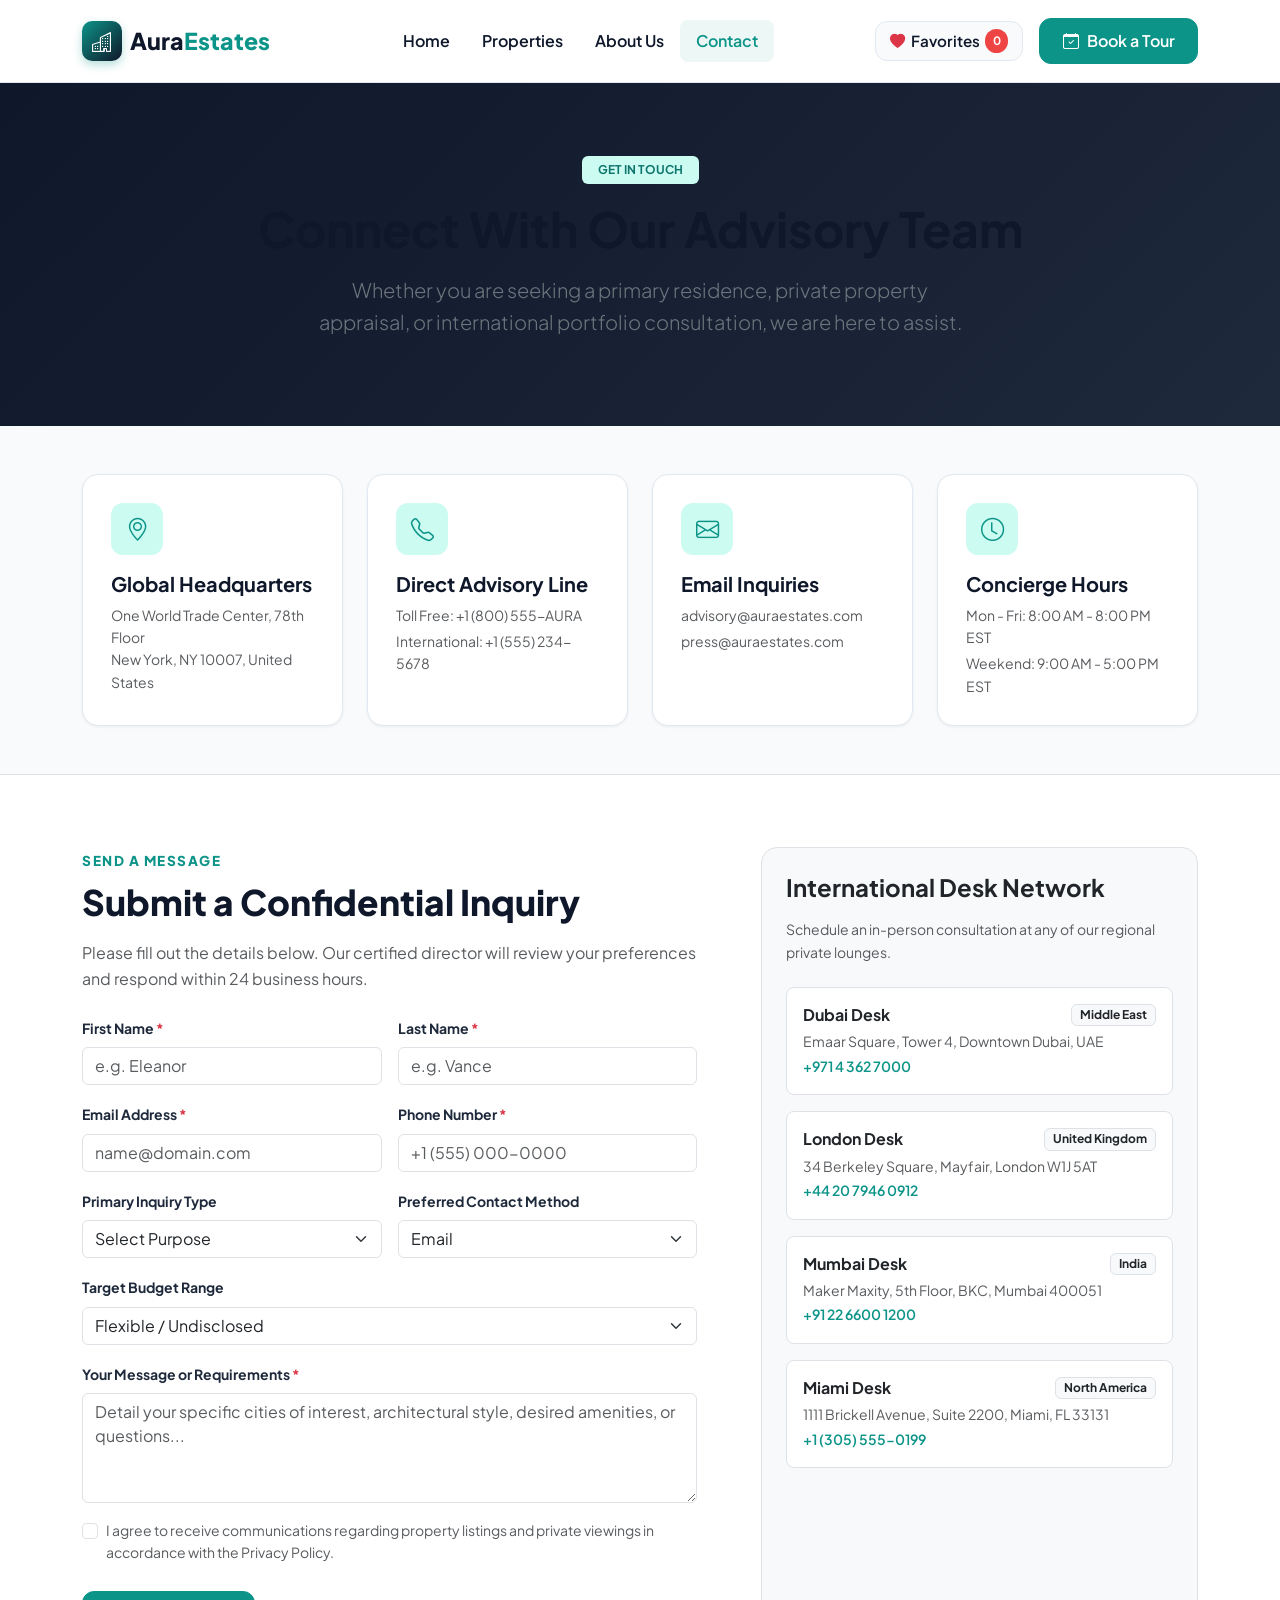
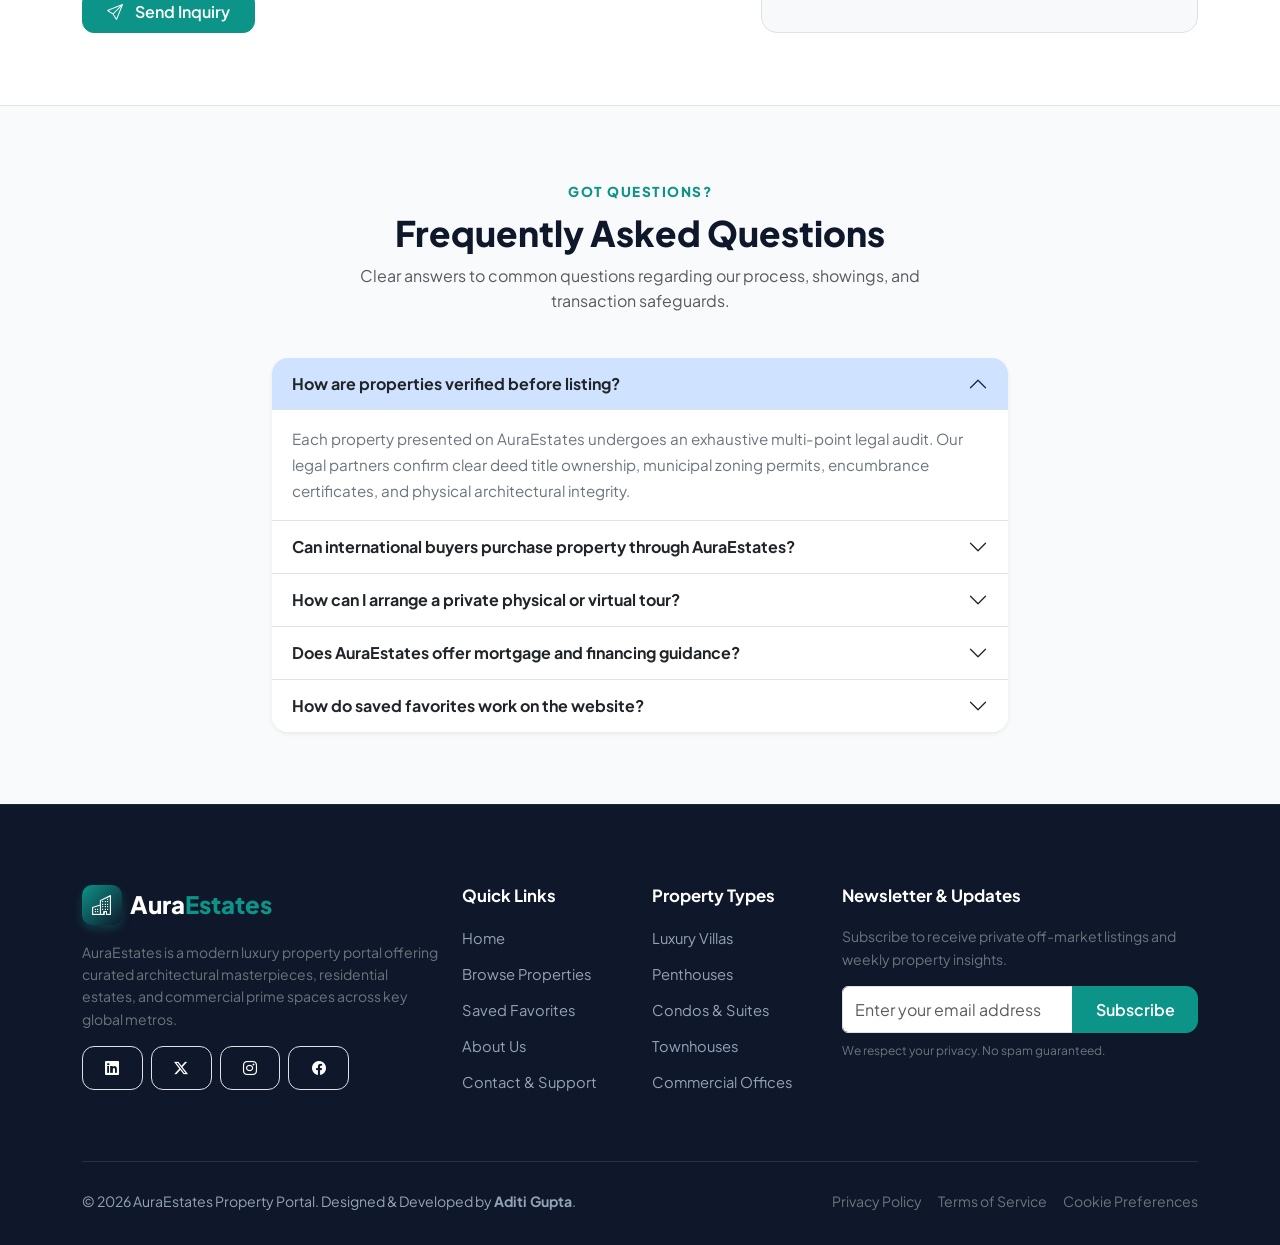
==== contact.html @ 4771a9ad "RealStates" ====
<!DOCTYPE html>
<html lang="en">
<head>
  <meta charset="UTF-8">
  <meta name="viewport" content="width=device-width, initial-scale=1.0">
  <title>Contact & Inquiries | AuraEstates Luxury Portal</title>
  
  <!-- Favicon -->
  <link rel="icon" type="image/svg+xml" href="data:image/svg+xml,<svg xmlns='http://www.w3.org/2000/svg' viewBox='0 0 24 24' fill='%230d9488'><path d='M12 3L2 12h3v8h6v-6h2v6h6v-8h3L12 3z'/></svg>">

  <!-- Bootstrap 5 CSS -->
  <link href="https://cdn.jsdelivr.net/npm/bootstrap@5.3.3/dist/css/bootstrap.min.css" rel="stylesheet">
  <!-- Bootstrap Icons -->
  <link rel="stylesheet" href="https://cdn.jsdelivr.net/npm/bootstrap-icons@1.11.3/font/bootstrap-icons.min.css">
  <!-- Custom CSS -->
  <link rel="stylesheet" href="css/style.css">
</head>
<body>

  <!-- ================= Navigation Bar ================= -->
  <nav class="navbar navbar-expand-lg sticky-top main-navbar py-3">
    <div class="container">
      <a class="navbar-brand" href="index.html">
        <div class="brand-icon-box">
          <i class="bi bi-buildings"></i>
        </div>
        <span>Aura<span class="text-accent">Estates</span></span>
      </a>

      <button class="navbar-toggler border-0 shadow-none" type="button" data-bs-toggle="collapse" data-bs-target="#mainNav" aria-controls="mainNav" aria-expanded="false" aria-label="Toggle navigation">
        <i class="bi bi-list fs-1 text-dark"></i>
      </button>

      <div class="collapse navbar-collapse" id="mainNav">
        <ul class="navbar-nav mx-auto mb-2 mb-lg-0">
          <li class="nav-item">
            <a class="nav-link" href="index.html">Home</a>
          </li>
          <li class="nav-item">
            <a class="nav-link" href="properties.html">Properties</a>
          </li>
          <li class="nav-item">
            <a class="nav-link" href="about.html">About Us</a>
          </li>
          <li class="nav-item">
            <a class="nav-link active" href="contact.html">Contact</a>
          </li>
        </ul>

        <div class="d-flex align-items-center gap-3">
          <a href="favorites.html" class="nav-favorite-btn" title="View Saved Properties">
            <i class="bi bi-heart-fill text-danger"></i>
            <span>Favorites</span>
            <span class="badge-counter favorites-badge-count">0</span>
          </a>
          <a href="contact.html" class="btn btn-primary d-none d-sm-inline-flex">
            <i class="bi bi-calendar-check"></i> Book a Tour
          </a>
        </div>
      </div>
    </div>
  </nav>

  <!-- ================= Page Header ================= -->
  <header class="py-5" style="background: linear-gradient(135deg, #0f172a 0%, #1e293b 100%); color: #ffffff;">
    <div class="container py-4 text-center">
      <span class="badge bg-accent-light px-3 py-2 text-uppercase letter-spacing-1 fw-bold mb-3">Get in Touch</span>
      <h1 class="display-5 fw-bold mb-3">Connect With Our Advisory Team</h1>
      <p class="text-secondary mx-auto lead" style="max-width: 650px;">
        Whether you are seeking a primary residence, private property appraisal, or international portfolio consultation, we are here to assist.
      </p>
    </div>
  </header>

  <!-- ================= Contact Cards Strip ================= -->
  <section class="py-5">
    <div class="container">
      <div class="row g-4">
        <div class="col-md-6 col-lg-3">
          <div class="contact-info-card">
            <div class="contact-info-icon">
              <i class="bi bi-geo-alt"></i>
            </div>
            <h5 class="fw-bold mb-2">Global Headquarters</h5>
            <p class="text-muted small mb-0">
              One World Trade Center, 78th Floor<br>
              New York, NY 10007, United States
            </p>
          </div>
        </div>

        <div class="col-md-6 col-lg-3">
          <div class="contact-info-card">
            <div class="contact-info-icon">
              <i class="bi bi-telephone"></i>
            </div>
            <h5 class="fw-bold mb-2">Direct Advisory Line</h5>
            <p class="text-muted small mb-1">Toll Free: +1 (800) 555-AURA</p>
            <p class="text-muted small mb-0">International: +1 (555) 234-5678</p>
          </div>
        </div>

        <div class="col-md-6 col-lg-3">
          <div class="contact-info-card">
            <div class="contact-info-icon">
              <i class="bi bi-envelope"></i>
            </div>
            <h5 class="fw-bold mb-2">Email Inquiries</h5>
            <p class="text-muted small mb-1">advisory@auraestates.com</p>
            <p class="text-muted small mb-0">press@auraestates.com</p>
          </div>
        </div>

        <div class="col-md-6 col-lg-3">
          <div class="contact-info-card">
            <div class="contact-info-icon">
              <i class="bi bi-clock"></i>
            </div>
            <h5 class="fw-bold mb-2">Concierge Hours</h5>
            <p class="text-muted small mb-1">Mon - Fri: 8:00 AM - 8:00 PM EST</p>
            <p class="text-muted small mb-0">Weekend: 9:00 AM - 5:00 PM EST</p>
          </div>
        </div>
      </div>
    </div>
  </section>

  <!-- ================= Contact Form & Office Locations ================= -->
  <section class="py-5 bg-white border-top border-bottom">
    <div class="container py-4">
      <div class="row g-5">

        <!-- Form Column -->
        <div class="col-lg-7">
          <div class="pe-lg-3">
            <span class="section-subtitle">Send a Message</span>
            <h2 class="section-title mb-3">Submit a Confidential Inquiry</h2>
            <p class="text-muted mb-4">
              Please fill out the details below. Our certified director will review your preferences and respond within 24 business hours.
            </p>

            <form class="needs-validation" data-form-type="contact" novalidate>
              <div class="row g-3">
                <div class="col-md-6">
                  <label class="form-label small fw-bold">First Name <span class="text-danger">*</span></label>
                  <input type="text" class="form-control" placeholder="e.g. Eleanor" required>
                  <div class="invalid-feedback">Please enter your first name.</div>
                </div>

                <div class="col-md-6">
                  <label class="form-label small fw-bold">Last Name <span class="text-danger">*</span></label>
                  <input type="text" class="form-control" placeholder="e.g. Vance" required>
                  <div class="invalid-feedback">Please enter your last name.</div>
                </div>

                <div class="col-md-6">
                  <label class="form-label small fw-bold">Email Address <span class="text-danger">*</span></label>
                  <input type="email" class="form-control" placeholder="name@domain.com" required>
                  <div class="invalid-feedback">A valid email address is required.</div>
                </div>

                <div class="col-md-6">
                  <label class="form-label small fw-bold">Phone Number <span class="text-danger">*</span></label>
                  <input type="tel" class="form-control" placeholder="+1 (555) 000-0000" required>
                  <div class="invalid-feedback">Please provide your contact number.</div>
                </div>

                <div class="col-md-6">
                  <label class="form-label small fw-bold">Primary Inquiry Type</label>
                  <select class="form-select" required>
                    <option value="">Select Purpose</option>
                    <option value="buy">Buying a Luxury Property</option>
                    <option value="rent">Renting an Executive Residence</option>
                    <option value="sell">Listing / Selling a Property</option>
                    <option value="commercial">Commercial Space Advisory</option>
                    <option value="general">General Partnership / Press</option>
                  </select>
                  <div class="invalid-feedback">Please select an inquiry type.</div>
                </div>

                <div class="col-md-6">
                  <label class="form-label small fw-bold">Preferred Contact Method</label>
                  <select class="form-select">
                    <option value="email">Email</option>
                    <option value="phone">Phone Call</option>
                    <option value="whatsapp">WhatsApp</option>
                  </select>
                </div>

                <div class="col-12">
                  <label class="form-label small fw-bold">Target Budget Range</label>
                  <select class="form-select">
                    <option value="any">Flexible / Undisclosed</option>
                    <option value="1m-2.5m">$1,000,000 - $2,500,000</option>
                    <option value="2.5m-5m">$2,500,000 - $5,000,000</option>
                    <option value="5m+">$5,000,000 and above</option>
                    <option value="rental">Monthly Rental ($5,000 - $25,000/mo)</option>
                  </select>
                </div>

                <div class="col-12">
                  <label class="form-label small fw-bold">Your Message or Requirements <span class="text-danger">*</span></label>
                  <textarea class="form-control" rows="4" placeholder="Detail your specific cities of interest, architectural style, desired amenities, or questions..." required></textarea>
                  <div class="invalid-feedback">Please describe your message or requirements.</div>
                </div>

                <div class="col-12">
                  <div class="form-check">
                    <input class="form-check-input" type="checkbox" id="consentCheck" required>
                    <label class="form-check-label small text-muted" for="consentCheck">
                      I agree to receive communications regarding property listings and private viewings in accordance with the Privacy Policy.
                    </label>
                    <div class="invalid-feedback">You must consent before submitting.</div>
                  </div>
                </div>

                <div class="col-12 pt-2">
                  <button type="submit" class="btn btn-primary px-4 py-2">
                    <i class="bi bi-send me-1"></i> Send Inquiry
                  </button>
                </div>
              </div>
            </form>
          </div>
        </div>

        <!-- Regional Offices Column -->
        <div class="col-lg-5">
          <div class="p-4 bg-light rounded-4 border h-100">
            <h4 class="fw-bold mb-3 text-dark">International Desk Network</h4>
            <p class="text-muted small mb-4">
              Schedule an in-person consultation at any of our regional private lounges.
            </p>

            <div class="d-flex flex-column gap-3">
              <div class="p-3 bg-white rounded-3 border">
                <div class="d-flex justify-content-between align-items-center mb-1">
                  <h6 class="fw-bold mb-0 text-dark">Dubai Desk</h6>
                  <span class="badge bg-light text-dark border">Middle East</span>
                </div>
                <p class="text-muted small mb-0">Emaar Square, Tower 4, Downtown Dubai, UAE</p>
                <small class="text-accent fw-semibold">+971 4 362 7000</small>
              </div>

              <div class="p-3 bg-white rounded-3 border">
                <div class="d-flex justify-content-between align-items-center mb-1">
                  <h6 class="fw-bold mb-0 text-dark">London Desk</h6>
                  <span class="badge bg-light text-dark border">United Kingdom</span>
                </div>
                <p class="text-muted small mb-0">34 Berkeley Square, Mayfair, London W1J 5AT</p>
                <small class="text-accent fw-semibold">+44 20 7946 0912</small>
              </div>

              <div class="p-3 bg-white rounded-3 border">
                <div class="d-flex justify-content-between align-items-center mb-1">
                  <h6 class="fw-bold mb-0 text-dark">Mumbai Desk</h6>
                  <span class="badge bg-light text-dark border">India</span>
                </div>
                <p class="text-muted small mb-0">Maker Maxity, 5th Floor, BKC, Mumbai 400051</p>
                <small class="text-accent fw-semibold">+91 22 6600 1200</small>
              </div>

              <div class="p-3 bg-white rounded-3 border">
                <div class="d-flex justify-content-between align-items-center mb-1">
                  <h6 class="fw-bold mb-0 text-dark">Miami Desk</h6>
                  <span class="badge bg-light text-dark border">North America</span>
                </div>
                <p class="text-muted small mb-0">1111 Brickell Avenue, Suite 2200, Miami, FL 33131</p>
                <small class="text-accent fw-semibold">+1 (305) 555-0199</small>
              </div>
            </div>
          </div>
        </div>

      </div>
    </div>
  </section>

  <!-- ================= Frequently Asked Questions ================= -->
  <section class="py-5">
    <div class="container py-4">
      <div class="text-center section-header">
        <span class="section-subtitle">Got Questions?</span>
        <h2 class="section-title">Frequently Asked Questions</h2>
        <p class="text-muted mx-auto" style="max-width: 600px;">
          Clear answers to common questions regarding our process, showings, and transaction safeguards.
        </p>
      </div>

      <div class="row justify-content-center">
        <div class="col-lg-8">
          <div class="accordion shadow-sm rounded-4 overflow-hidden" id="faqAccordion">

            <div class="accordion-item border-0 border-bottom">
              <h2 class="accordion-header" id="faqOne">
                <button class="accordion-button fw-bold text-dark" type="button" data-bs-toggle="collapse" data-bs-target="#collapseOne" aria-expanded="true" aria-controls="collapseOne">
                  How are properties verified before listing?
                </button>
              </h2>
              <div id="collapseOne" class="accordion-collapse collapse show" aria-labelledby="faqOne" data-bs-parent="#faqAccordion">
                <div class="accordion-body text-secondary" style="font-size: 0.95rem; line-height: 1.7;">
                  Each property presented on AuraEstates undergoes an exhaustive multi-point legal audit. Our legal partners confirm clear deed title ownership, municipal zoning permits, encumbrance certificates, and physical architectural integrity.
                </div>
              </div>
            </div>

            <div class="accordion-item border-0 border-bottom">
              <h2 class="accordion-header" id="faqTwo">
                <button class="accordion-button collapsed fw-bold text-dark" type="button" data-bs-toggle="collapse" data-bs-target="#collapseTwo" aria-expanded="false" aria-controls="collapseTwo">
                  Can international buyers purchase property through AuraEstates?
                </button>
              </h2>
              <div id="collapseTwo" class="accordion-collapse collapse" aria-labelledby="faqTwo" data-bs-parent="#faqAccordion">
                <div class="accordion-body text-secondary" style="font-size: 0.95rem; line-height: 1.7;">
                  Yes. Over 40% of our transactions involve international clients. We coordinate with specialist cross-border legal counsels and tax authorities in jurisdictions such as the UAE (Golden Visa eligibility), the UK, and the US to make transactions seamless.
                </div>
              </div>
            </div>

            <div class="accordion-item border-0 border-bottom">
              <h2 class="accordion-header" id="faqThree">
                <button class="accordion-button collapsed fw-bold text-dark" type="button" data-bs-toggle="collapse" data-bs-target="#collapseThree" aria-expanded="false" aria-controls="collapseThree">
                  How can I arrange a private physical or virtual tour?
                </button>
              </h2>
              <div id="collapseThree" class="accordion-collapse collapse" aria-labelledby="faqThree" data-bs-parent="#faqAccordion">
                <div class="accordion-body text-secondary" style="font-size: 0.95rem; line-height: 1.7;">
                  You can click "Book a Tour" on any property details page, submit your preferred date, and our listing director will confirm the showing. For international buyers, we provide 4K live interactive video walkthroughs.
                </div>
              </div>
            </div>

            <div class="accordion-item border-0 border-bottom">
              <h2 class="accordion-header" id="faqFour">
                <button class="accordion-button collapsed fw-bold text-dark" type="button" data-bs-toggle="collapse" data-bs-target="#collapseFour" aria-expanded="false" aria-controls="collapseFour">
                  Does AuraEstates offer mortgage and financing guidance?
                </button>
              </h2>
              <div id="collapseFour" class="accordion-collapse collapse" aria-labelledby="faqFour" data-bs-parent="#faqAccordion">
                <div class="accordion-body text-secondary" style="font-size: 0.95rem; line-height: 1.7;">
                  Yes. Each listing includes an interactive mortgage calculator. Furthermore, our private banking affiliates offer bespoke private mortgage rates, jumbo loans, and structured cross-border financing.
                </div>
              </div>
            </div>

            <div class="accordion-item border-0">
              <h2 class="accordion-header" id="faqFive">
                <button class="accordion-button collapsed fw-bold text-dark" type="button" data-bs-toggle="collapse" data-bs-target="#collapseFive" aria-expanded="false" aria-controls="collapseFive">
                  How do saved favorites work on the website?
                </button>
              </h2>
              <div id="collapseFive" class="accordion-collapse collapse" aria-labelledby="faqFive" data-bs-parent="#faqAccordion">
                <div class="accordion-body text-secondary" style="font-size: 0.95rem; line-height: 1.7;">
                  Clicking the heart icon on any property saves it instantly into your browser's local storage. You can visit the Favorites page anytime to review, compare, or remove saved properties without creating an account.
                </div>
              </div>
            </div>

          </div>
        </div>
      </div>
    </div>
  </section>

  <!-- ================= Main Footer ================= -->
  <footer class="main-footer">
    <div class="container">
      <div class="row g-4">
        <div class="col-lg-4 col-md-6">
          <div class="footer-brand">
            <div class="brand-icon-box">
              <i class="bi bi-buildings"></i>
            </div>
            <span>Aura<span class="text-accent">Estates</span></span>
          </div>
          <p class="text-secondary small mb-3">
            AuraEstates is a modern luxury property portal offering curated architectural masterpieces, residential estates, and commercial prime spaces across key global metros.
          </p>
          <div class="d-flex gap-2">
            <a href="#" class="btn btn-sm btn-dark-navy border"><i class="bi bi-linkedin"></i></a>
            <a href="#" class="btn btn-sm btn-dark-navy border"><i class="bi bi-twitter-x"></i></a>
            <a href="#" class="btn btn-sm btn-dark-navy border"><i class="bi bi-instagram"></i></a>
            <a href="#" class="btn btn-sm btn-dark-navy border"><i class="bi bi-facebook"></i></a>
          </div>
        </div>

        <div class="col-lg-2 col-md-6 col-6">
          <h5 class="footer-title">Quick Links</h5>
          <ul class="footer-links">
            <li><a href="index.html">Home</a></li>
            <li><a href="properties.html">Browse Properties</a></li>
            <li><a href="favorites.html">Saved Favorites</a></li>
            <li><a href="about.html">About Us</a></li>
            <li><a href="contact.html">Contact & Support</a></li>
          </ul>
        </div>

        <div class="col-lg-2 col-md-6 col-6">
          <h5 class="footer-title">Property Types</h5>
          <ul class="footer-links">
            <li><a href="properties.html?type=Villa">Luxury Villas</a></li>
            <li><a href="properties.html?type=Penthouse">Penthouses</a></li>
            <li><a href="properties.html?type=Apartment">Condos & Suites</a></li>
            <li><a href="properties.html?type=Townhouse">Townhouses</a></li>
            <li><a href="properties.html?type=Commercial">Commercial Offices</a></li>
          </ul>
        </div>

        <div class="col-lg-4 col-md-6">
          <h5 class="footer-title">Newsletter & Updates</h5>
          <p class="text-secondary small mb-3">
            Subscribe to receive private off-market listings and weekly property insights.
          </p>
          <form class="needs-validation" data-form-type="newsletter" novalidate>
            <div class="input-group mb-2">
              <input type="email" class="form-control" placeholder="Enter your email address" required>
              <button class="btn btn-primary" type="submit">Subscribe</button>
            </div>
            <div class="form-text text-secondary" style="font-size: 0.75rem;">
              We respect your privacy. No spam guaranteed.
            </div>
          </form>
        </div>
      </div>

      <div class="footer-bottom d-flex flex-column flex-md-row justify-content-between align-items-center gap-2">
        <div>
          &copy; 2026 AuraEstates Property Portal. Designed & Developed by <strong>Aditi Gupta</strong>.
        </div>
        <div class="d-flex gap-3">
          <a href="#" class="text-secondary">Privacy Policy</a>
          <a href="#" class="text-secondary">Terms of Service</a>
          <a href="#" class="text-secondary">Cookie Preferences</a>
        </div>
      </div>
    </div>
  </footer>

  <!-- Bootstrap 5 JS Bundle -->
  <script src="https://cdn.jsdelivr.net/npm/bootstrap@5.3.3/dist/js/bootstrap.bundle.min.js"></script>
  <!-- Data & App Scripts -->
  <script src="js/data.js"></script>
  <script src="js/script.js"></script>
</body>
</html>
---- css/style.css ----
/*
  Real Estate Property Portal - Custom Styles
  Author: Aditi Gupta
  Theme: Modern Luxury Real Estate (Navy, Slate & Teal Accents)
*/

@import url('https://fonts.googleapis.com/css2?family=Plus+Jakarta+Sans:ital,wght@0,300;0,400;0,500;0,600;0,700;0,800;1,400&display=swap');

:root {
  --primary-color: #0f172a;       /* Deep slate/navy */
  --primary-light: #1e293b;
  --accent-color: #0d9488;        /* Luxury teal */
  --accent-hover: #0f766e;
  --accent-light: #ccfbf1;
  --gold-accent: #d97706;         /* Refined gold/amber */
  --gold-light: #fef3c7;
  --bg-light: #f8fafc;
  --bg-card: #ffffff;
  --text-main: #1e293b;
  --text-muted: #64748b;
  --text-subtle: #94a3b8;
  --border-color: #e2e8f0;
  --border-hover: #cbd5e1;
  --shadow-sm: 0 1px 3px rgba(15, 23, 42, 0.06);
  --shadow-md: 0 4px 20px -2px rgba(15, 23, 42, 0.08);
  --shadow-lg: 0 12px 30px -4px rgba(15, 23, 42, 0.12);
  --shadow-hover: 0 20px 35px -5px rgba(15, 23, 42, 0.15);
  --radius-sm: 8px;
  --radius-md: 12px;
  --radius-lg: 16px;
  --radius-full: 9999px;
  --transition-base: all 0.25s cubic-bezier(0.4, 0, 0.2, 1);
}

* {
  box-sizing: border-box;
  margin: 0;
  padding: 0;
}

body {
  font-family: 'Plus Jakarta Sans', -apple-system, BlinkMacSystemFont, "Segoe UI", Roboto, sans-serif;
  color: var(--text-main);
  background-color: var(--bg-light);
  line-height: 1.6;
  -webkit-font-smoothing: antialiased;
}

a {
  text-decoration: none;
  color: inherit;
  transition: var(--transition-base);
}

img {
  max-width: 100%;
  height: auto;
}

/* ============================================================
   Typography & Utility Badges
   ============================================================ */
h1, h2, h3, h4, h5, h6 {
  font-weight: 700;
  color: var(--primary-color);
  line-height: 1.25;
}

.text-accent {
  color: var(--accent-color) !important;
}

.bg-accent {
  background-color: var(--accent-color) !important;
}

.bg-accent-light {
  background-color: var(--accent-light) !important;
  color: var(--accent-hover) !important;
}

.badge-sale {
  background-color: #0284c7;
  color: #ffffff;
}

.badge-rent {
  background-color: #059669;
  color: #ffffff;
}

.badge-type {
  background: rgba(15, 23, 42, 0.85);
  color: #ffffff;
  backdrop-filter: blur(4px);
}

.badge-featured {
  background: linear-gradient(135deg, #d97706, #b45309);
  color: #ffffff;
  font-weight: 600;
}

/* ============================================================
   Buttons
   ============================================================ */
.btn {
  font-weight: 600;
  padding: 0.65rem 1.4rem;
  border-radius: var(--radius-md);
  transition: var(--transition-base);
  display: inline-flex;
  align-items: center;
  justify-content: center;
  gap: 0.5rem;
}

.btn-primary {
  background-color: var(--accent-color);
  border-color: var(--accent-color);
  color: #ffffff;
}

.btn-primary:hover,
.btn-primary:focus {
  background-color: var(--accent-hover);
  border-color: var(--accent-hover);
  color: #ffffff;
  transform: translateY(-2px);
  box-shadow: 0 8px 20px rgba(13, 148, 136, 0.35);
}

.btn-outline-primary {
  color: var(--accent-color);
  border-color: var(--accent-color);
  background: transparent;
}

.btn-outline-primary:hover {
  background-color: var(--accent-color);
  border-color: var(--accent-color);
  color: #ffffff;
  transform: translateY(-2px);
  box-shadow: 0 8px 20px rgba(13, 148, 136, 0.25);
}

.btn-dark-navy {
  background-color: var(--primary-color);
  border-color: var(--primary-color);
  color: #ffffff;
}

.btn-dark-navy:hover {
  background-color: var(--primary-light);
  border-color: var(--primary-light);
  color: #ffffff;
  transform: translateY(-2px);
  box-shadow: 0 8px 20px rgba(15, 23, 42, 0.25);
}

/* ============================================================
   Navbar
   ============================================================ */
.main-navbar {
  background: rgba(255, 255, 255, 0.96);
  backdrop-filter: blur(12px);
  border-bottom: 1px solid var(--border-color);
  transition: var(--transition-base);
  z-index: 1030;
}

.navbar-brand {
  font-size: 1.45rem;
  font-weight: 800;
  color: var(--primary-color);
  display: flex;
  align-items: center;
  gap: 0.5rem;
}

.brand-icon-box {
  width: 40px;
  height: 40px;
  border-radius: 10px;
  background: linear-gradient(135deg, var(--accent-color), var(--primary-color));
  color: #fff;
  display: flex;
  align-items: center;
  justify-content: center;
  font-size: 1.25rem;
  box-shadow: 0 4px 10px rgba(13, 148, 136, 0.3);
}

.navbar-nav .nav-link {
  font-weight: 600;
  color: var(--primary-color);
  padding: 0.5rem 1rem !important;
  border-radius: var(--radius-sm);
  transition: var(--transition-base);
}

.navbar-nav .nav-link:hover,
.navbar-nav .nav-link.active {
  color: var(--accent-color);
  background-color: rgba(13, 148, 136, 0.08);
}

.nav-favorite-btn {
  position: relative;
  display: inline-flex;
  align-items: center;
  gap: 0.35rem;
  padding: 0.45rem 0.9rem;
  border-radius: var(--radius-md);
  background: var(--bg-light);
  border: 1px solid var(--border-color);
  color: var(--primary-color);
  font-weight: 600;
  font-size: 0.95rem;
}

.nav-favorite-btn:hover {
  background: #ffffff;
  border-color: var(--accent-color);
  color: var(--accent-color);
}

.nav-favorite-btn .badge-counter {
  background-color: #ef4444;
  color: #ffffff;
  font-size: 0.72rem;
  font-weight: 700;
  padding: 0.15rem 0.45rem;
  border-radius: var(--radius-full);
}

/* ============================================================
   Hero Section
   ============================================================ */
.hero-section {
  position: relative;
  min-height: 620px;
  background: linear-gradient(180deg, rgba(15, 23, 42, 0.75) 0%, rgba(15, 23, 42, 0.85) 100%),
              url('https://images.unsplash.com/photo-1600596542815-ffad4c1539a9?auto=format&fit=crop&w=2000&q=80') center/cover no-repeat;
  color: #ffffff;
  display: flex;
  align-items: center;
  padding: 6rem 0 7rem;
}

.hero-tagline {
  font-size: 0.95rem;
  font-weight: 700;
  text-transform: uppercase;
  letter-spacing: 2px;
  color: #5eead4;
  margin-bottom: 0.75rem;
}

.hero-title {
  font-size: 3.25rem;
  font-weight: 800;
  color: #ffffff;
  line-height: 1.15;
  margin-bottom: 1.25rem;
}

.hero-subtitle {
  font-size: 1.15rem;
  color: #cbd5e1;
  max-width: 650px;
  margin-bottom: 2.5rem;
}

/* Hero Quick Search Box */
.hero-search-card {
  background: #ffffff;
  border-radius: var(--radius-lg);
  padding: 1.75rem;
  box-shadow: var(--shadow-lg);
  border: 1px solid rgba(255, 255, 255, 0.2);
}

.search-tabs {
  display: flex;
  gap: 0.5rem;
  margin-bottom: 1.25rem;
}

.search-tab-btn {
  background: transparent;
  border: none;
  font-weight: 700;
  font-size: 0.95rem;
  color: var(--text-muted);
  padding: 0.4rem 1.2rem;
  border-radius: var(--radius-full);
  cursor: pointer;
  transition: var(--transition-base);
}

.search-tab-btn.active {
  background: var(--accent-color);
  color: #ffffff;
}

.search-input-group {
  position: relative;
}

.search-input-group i {
  position: absolute;
  left: 1rem;
  top: 50%;
  transform: translateY(-50%);
  color: var(--accent-color);
  font-size: 1.1rem;
}

.search-input-group .form-control,
.search-input-group .form-select {
  padding-left: 2.75rem;
  height: 52px;
  border-radius: var(--radius-md);
  border: 1px solid var(--border-color);
  font-size: 0.95rem;
  font-weight: 500;
}

.search-input-group .form-control:focus,
.search-input-group .form-select:focus {
  border-color: var(--accent-color);
  box-shadow: 0 0 0 4px rgba(13, 148, 136, 0.15);
}

/* ============================================================
   Stats Counter Strip
   ============================================================ */
.stats-strip {
  margin-top: -3.5rem;
  position: relative;
  z-index: 20;
}

.stats-card {
  background: #ffffff;
  border-radius: var(--radius-lg);
  padding: 1.75rem 1.5rem;
  box-shadow: var(--shadow-md);
  border: 1px solid var(--border-color);
  text-align: center;
  transition: var(--transition-base);
}

.stats-card:hover {
  transform: translateY(-4px);
  box-shadow: var(--shadow-lg);
  border-color: var(--accent-color);
}

.stats-number {
  font-size: 2.25rem;
  font-weight: 800;
  color: var(--primary-color);
  line-height: 1;
  margin-bottom: 0.35rem;
}

.stats-label {
  font-size: 0.9rem;
  font-weight: 600;
  color: var(--text-muted);
}

/* ============================================================
   Section Headers
   ============================================================ */
.section-header {
  margin-bottom: 2.75rem;
}

.section-subtitle {
  font-size: 0.85rem;
  font-weight: 800;
  text-transform: uppercase;
  letter-spacing: 1.5px;
  color: var(--accent-color);
  margin-bottom: 0.5rem;
  display: inline-block;
}

.section-title {
  font-size: 2.2rem;
  font-weight: 800;
  color: var(--primary-color);
}

/* ============================================================
   Property Cards
   ============================================================ */
.property-card {
  background: var(--bg-card);
  border-radius: var(--radius-lg);
  border: 1px solid var(--border-color);
  overflow: hidden;
  box-shadow: var(--shadow-sm);
  transition: var(--transition-base);
  height: 100%;
  display: flex;
  flex-direction: column;
}

.property-card:hover {
  transform: translateY(-6px);
  box-shadow: var(--shadow-hover);
  border-color: #cbd5e1;
}

.card-img-wrapper {
  position: relative;
  overflow: hidden;
  height: 240px;
  background-color: #e2e8f0;
}

.card-img-wrapper img {
  width: 100%;
  height: 100%;
  object-fit: cover;
  transition: transform 0.6s cubic-bezier(0.165, 0.84, 0.44, 1);
}

.property-card:hover .card-img-wrapper img {
  transform: scale(1.06);
}

.card-badges {
  position: absolute;
  top: 0.85rem;
  left: 0.85rem;
  display: flex;
  flex-direction: column;
  gap: 0.35rem;
  z-index: 5;
}

.card-badge {
  font-size: 0.72rem;
  font-weight: 700;
  padding: 0.25rem 0.65rem;
  border-radius: var(--radius-sm);
  text-transform: uppercase;
  letter-spacing: 0.5px;
}

.favorite-btn {
  position: absolute;
  top: 0.85rem;
  right: 0.85rem;
  width: 38px;
  height: 38px;
  border-radius: 50%;
  background: rgba(255, 255, 255, 0.9);
  border: none;
  display: flex;
  align-items: center;
  justify-content: center;
  color: var(--text-muted);
  font-size: 1.15rem;
  cursor: pointer;
  z-index: 5;
  transition: var(--transition-base);
  box-shadow: 0 4px 8px rgba(0, 0, 0, 0.12);
}

.favorite-btn:hover {
  background: #ffffff;
  color: #ef4444;
  transform: scale(1.1);
}

.favorite-btn.active {
  background: #ffffff;
  color: #ef4444;
}

.favorite-btn.active i {
  font-weight: 900;
}

.card-body-content {
  padding: 1.35rem;
  display: flex;
  flex-direction: column;
  flex-grow: 1;
}

.card-price-row {
  display: flex;
  align-items: baseline;
  justify-content: space-between;
  margin-bottom: 0.5rem;
}

.card-price {
  font-size: 1.45rem;
  font-weight: 800;
  color: var(--primary-color);
}

.card-price small {
  font-size: 0.85rem;
  color: var(--text-muted);
  font-weight: 500;
}

.card-prop-title {
  font-size: 1.15rem;
  font-weight: 700;
  color: var(--primary-color);
  margin-bottom: 0.4rem;
  display: -webkit-box;
  -webkit-line-clamp: 1;
  -webkit-box-orient: vertical;
  overflow: hidden;
}

.card-prop-title a:hover {
  color: var(--accent-color);
}

.card-location {
  font-size: 0.88rem;
  color: var(--text-muted);
  margin-bottom: 1rem;
  display: flex;
  align-items: center;
  gap: 0.35rem;
}

.card-specs-row {
  display: flex;
  align-items: center;
  justify-content: space-between;
  padding: 0.85rem 0;
  border-top: 1px solid var(--border-color);
  border-bottom: 1px solid var(--border-color);
  margin-bottom: 1.15rem;
  font-size: 0.85rem;
  color: var(--text-main);
  font-weight: 600;
}

.spec-item {
  display: flex;
  align-items: center;
  gap: 0.35rem;
}

.spec-item i {
  color: var(--accent-color);
  font-size: 1rem;
}

.card-footer-action {
  margin-top: auto;
  display: flex;
  align-items: center;
  justify-content: space-between;
  gap: 0.5rem;
}

/* List View Style for Property Card */
.property-card-list {
  display: flex;
  flex-direction: row;
  height: auto;
  margin-bottom: 1.5rem;
}

.property-card-list .card-img-wrapper {
  width: 340px;
  min-width: 340px;
  height: auto;
}

@media (max-width: 768px) {
  .property-card-list {
    flex-direction: column;
  }
  .property-card-list .card-img-wrapper {
    width: 100%;
    min-width: 100%;
    height: 220px;
  }
}

/* ============================================================
   Category Cards & Locations
   ============================================================ */
.category-card {
  background: #ffffff;
  border-radius: var(--radius-lg);
  padding: 1.75rem 1.25rem;
  text-align: center;
  border: 1px solid var(--border-color);
  box-shadow: var(--shadow-sm);
  transition: var(--transition-base);
  cursor: pointer;
  display: block;
}

.category-card:hover {
  transform: translateY(-5px);
  border-color: var(--accent-color);
  box-shadow: var(--shadow-md);
}

.category-icon-box {
  width: 64px;
  height: 64px;
  border-radius: 16px;
  background: var(--accent-light);
  color: var(--accent-color);
  display: flex;
  align-items: center;
  justify-content: center;
  font-size: 1.85rem;
  margin: 0 auto 1.25rem;
  transition: var(--transition-base);
}

.category-card:hover .category-icon-box {
  background: var(--accent-color);
  color: #ffffff;
  transform: scale(1.08);
}

.category-title {
  font-size: 1.1rem;
  font-weight: 700;
  margin-bottom: 0.25rem;
}

.category-count {
  font-size: 0.85rem;
  color: var(--text-muted);
}

/* Location Card */
.location-card {
  position: relative;
  border-radius: var(--radius-lg);
  overflow: hidden;
  height: 260px;
  box-shadow: var(--shadow-sm);
  transition: var(--transition-base);
  display: block;
}

.location-card:hover {
  transform: translateY(-6px);
  box-shadow: var(--shadow-hover);
}

.location-card img {
  width: 100%;
  height: 100%;
  object-fit: cover;
  transition: transform 0.6s ease;
}

.location-card:hover img {
  transform: scale(1.08);
}

.location-overlay {
  position: absolute;
  inset: 0;
  background: linear-gradient(180deg, rgba(15, 23, 42, 0.1) 0%, rgba(15, 23, 42, 0.85) 100%);
  display: flex;
  flex-direction: column;
  justify-content: flex-end;
  padding: 1.5rem;
  color: #ffffff;
}

.location-name {
  font-size: 1.35rem;
  font-weight: 800;
  color: #ffffff;
  margin-bottom: 0.25rem;
}

.location-count {
  font-size: 0.88rem;
  color: #cbd5e1;
}

/* ============================================================
   Why Choose Us & Feature Boxes
   ============================================================ */
.feature-box {
  background: #ffffff;
  border-radius: var(--radius-lg);
  padding: 2.25rem 1.75rem;
  border: 1px solid var(--border-color);
  box-shadow: var(--shadow-sm);
  transition: var(--transition-base);
  height: 100%;
}

.feature-box:hover {
  transform: translateY(-5px);
  border-color: var(--accent-color);
  box-shadow: var(--shadow-md);
}

.feature-icon-wrapper {
  width: 58px;
  height: 58px;
  border-radius: 14px;
  background: var(--accent-light);
  color: var(--accent-color);
  display: flex;
  align-items: center;
  justify-content: center;
  font-size: 1.6rem;
  margin-bottom: 1.25rem;
}

.feature-box h4 {
  font-size: 1.25rem;
  font-weight: 700;
  margin-bottom: 0.65rem;
}

.feature-box p {
  color: var(--text-muted);
  font-size: 0.95rem;
  margin-bottom: 0;
}

/* ============================================================
   Filter Sidebar (properties.html)
   ============================================================ */
.filter-card {
  background: #ffffff;
  border-radius: var(--radius-lg);
  padding: 1.5rem;
  border: 1px solid var(--border-color);
  box-shadow: var(--shadow-sm);
  position: sticky;
  top: 90px;
}

.filter-title {
  font-size: 1.15rem;
  font-weight: 800;
  display: flex;
  align-items: center;
  justify-content: space-between;
  margin-bottom: 1.25rem;
  padding-bottom: 0.75rem;
  border-bottom: 1px solid var(--border-color);
}

.filter-group {
  margin-bottom: 1.35rem;
}

.filter-label {
  font-size: 0.85rem;
  font-weight: 700;
  color: var(--text-main);
  text-transform: uppercase;
  letter-spacing: 0.5px;
  margin-bottom: 0.5rem;
  display: block;
}

.price-range-slider {
  accent-color: var(--accent-color);
  width: 100%;
  cursor: pointer;
}

.view-toggle-btn {
  width: 40px;
  height: 40px;
  border-radius: var(--radius-sm);
  border: 1px solid var(--border-color);
  background: #ffffff;
  color: var(--text-muted);
  display: inline-flex;
  align-items: center;
  justify-content: center;
  cursor: pointer;
  transition: var(--transition-base);
}

.view-toggle-btn.active,
.view-toggle-btn:hover {
  background: var(--primary-color);
  color: #ffffff;
  border-color: var(--primary-color);
}

/* ============================================================
   Property Details Page (property-details.html)
   ============================================================ */
.details-hero-gallery {
  border-radius: var(--radius-lg);
  overflow: hidden;
  box-shadow: var(--shadow-md);
  margin-bottom: 2rem;
}

.gallery-main-img {
  width: 100%;
  height: 460px;
  object-fit: cover;
  border-radius: var(--radius-lg);
}

.thumbnail-row {
  display: flex;
  gap: 0.75rem;
  margin-top: 0.75rem;
  overflow-x: auto;
  padding-bottom: 0.5rem;
}

.thumb-img {
  width: 100px;
  height: 75px;
  object-fit: cover;
  border-radius: var(--radius-sm);
  cursor: pointer;
  border: 2px solid transparent;
  transition: var(--transition-base);
  opacity: 0.75;
}

.thumb-img:hover,
.thumb-img.active {
  border-color: var(--accent-color);
  opacity: 1;
  transform: scale(1.03);
}

.detail-specs-box {
  background: #ffffff;
  border-radius: var(--radius-lg);
  padding: 1.5rem;
  border: 1px solid var(--border-color);
  box-shadow: var(--shadow-sm);
  margin-bottom: 2rem;
}

.spec-grid-item {
  display: flex;
  align-items: center;
  gap: 0.85rem;
  padding: 0.75rem 0;
}

.spec-grid-icon {
  width: 48px;
  height: 48px;
  border-radius: 12px;
  background: var(--accent-light);
  color: var(--accent-color);
  display: flex;
  align-items: center;
  justify-content: center;
  font-size: 1.35rem;
}

.spec-grid-item .spec-label {
  font-size: 0.8rem;
  color: var(--text-muted);
  font-weight: 500;
  display: block;
}

.spec-grid-item .spec-val {
  font-size: 1.05rem;
  font-weight: 700;
  color: var(--primary-color);
}

.amenity-pill {
  display: inline-flex;
  align-items: center;
  gap: 0.5rem;
  padding: 0.5rem 1rem;
  border-radius: var(--radius-full);
  background: var(--bg-light);
  border: 1px solid var(--border-color);
  font-size: 0.88rem;
  font-weight: 600;
  color: var(--text-main);
  margin: 0.35rem;
}

.amenity-pill i {
  color: var(--accent-color);
}

/* Mortgage Calculator Card */
.calculator-card {
  background: linear-gradient(145deg, #ffffff, #f8fafc);
  border-radius: var(--radius-lg);
  padding: 2rem;
  border: 1px solid var(--border-color);
  box-shadow: var(--shadow-sm);
}

.calc-result-box {
  background: var(--primary-color);
  color: #ffffff;
  border-radius: var(--radius-md);
  padding: 1.5rem;
  text-align: center;
}

.calc-monthly-pay {
  font-size: 2.25rem;
  font-weight: 800;
  color: #5eead4;
}

/* Agent Card */
.agent-card {
  background: #ffffff;
  border-radius: var(--radius-lg);
  padding: 1.75rem;
  border: 1px solid var(--border-color);
  box-shadow: var(--shadow-sm);
}

.agent-avatar {
  width: 80px;
  height: 80px;
  border-radius: 50%;
  object-fit: cover;
  border: 3px solid var(--accent-color);
}

/* ============================================================
   Empty State & Favorites
   ============================================================ */
.empty-state-box {
  text-align: center;
  padding: 4.5rem 1.5rem;
  background: #ffffff;
  border-radius: var(--radius-lg);
  border: 1px dashed var(--border-hover);
}

.empty-state-icon {
  width: 90px;
  height: 90px;
  border-radius: 50%;
  background: var(--accent-light);
  color: var(--accent-color);
  display: flex;
  align-items: center;
  justify-content: center;
  font-size: 2.75rem;
  margin: 0 auto 1.5rem;
}

/* ============================================================
   About Us & Team
   ============================================================ */
.team-card {
  background: #ffffff;
  border-radius: var(--radius-lg);
  overflow: hidden;
  border: 1px solid var(--border-color);
  box-shadow: var(--shadow-sm);
  transition: var(--transition-base);
  text-align: center;
}

.team-card:hover {
  transform: translateY(-5px);
  box-shadow: var(--shadow-md);
}

.team-img-wrapper {
  height: 250px;
  overflow: hidden;
}

.team-img-wrapper img {
  width: 100%;
  height: 100%;
  object-fit: cover;
  transition: transform 0.5s ease;
}

.team-card:hover .team-img-wrapper img {
  transform: scale(1.05);
}

.team-body {
  padding: 1.25rem;
}

.team-name {
  font-size: 1.15rem;
  font-weight: 700;
  margin-bottom: 0.25rem;
}

.team-role {
  font-size: 0.85rem;
  color: var(--accent-color);
  font-weight: 600;
  margin-bottom: 0.75rem;
}

.team-socials a {
  width: 32px;
  height: 32px;
  border-radius: 50%;
  background: var(--bg-light);
  color: var(--text-muted);
  display: inline-flex;
  align-items: center;
  justify-content: center;
  margin: 0 0.2rem;
  font-size: 0.9rem;
  transition: var(--transition-base);
}

.team-socials a:hover {
  background: var(--accent-color);
  color: #ffffff;
}

/* ============================================================
   Contact & Forms
   ============================================================ */
.contact-info-card {
  background: #ffffff;
  border-radius: var(--radius-lg);
  padding: 1.75rem;
  border: 1px solid var(--border-color);
  box-shadow: var(--shadow-sm);
  height: 100%;
}

.contact-info-icon {
  width: 52px;
  height: 52px;
  border-radius: 12px;
  background: var(--accent-light);
  color: var(--accent-color);
  display: flex;
  align-items: center;
  justify-content: center;
  font-size: 1.45rem;
  margin-bottom: 1rem;
}

.form-floating > .form-control:focus ~ label,
.form-floating > .form-control:not(:placeholder-shown) ~ label {
  color: var(--accent-color);
}

.form-control:focus,
.form-select:focus {
  border-color: var(--accent-color);
  box-shadow: 0 0 0 4px rgba(13, 148, 136, 0.15);
}

/* ============================================================
   Testimonial Cards
   ============================================================ */
.testimonial-card {
  background: #ffffff;
  border-radius: var(--radius-lg);
  padding: 2rem 1.75rem;
  border: 1px solid var(--border-color);
  box-shadow: var(--shadow-sm);
  height: 100%;
  display: flex;
  flex-direction: column;
}

.testimonial-stars {
  color: #f59e0b;
  font-size: 0.9rem;
  margin-bottom: 1rem;
}

.testimonial-text {
  font-size: 0.95rem;
  color: var(--text-muted);
  font-style: italic;
  margin-bottom: 1.5rem;
  flex-grow: 1;
}

.testimonial-user {
  display: flex;
  align-items: center;
  gap: 0.85rem;
}

.testimonial-avatar {
  width: 48px;
  height: 48px;
  border-radius: 50%;
  object-fit: cover;
}

/* ============================================================
   Footer
   ============================================================ */
.main-footer {
  background-color: var(--primary-color);
  color: #cbd5e1;
  padding: 5rem 0 2rem;
  border-top: 1px solid #1e293b;
}

.footer-brand {
  font-size: 1.5rem;
  font-weight: 800;
  color: #ffffff;
  display: flex;
  align-items: center;
  gap: 0.5rem;
  margin-bottom: 1rem;
}

.footer-title {
  color: #ffffff;
  font-size: 1.05rem;
  font-weight: 700;
  margin-bottom: 1.25rem;
}

.footer-links {
  list-style: none;
  padding: 0;
  margin: 0;
}

.footer-links li {
  margin-bottom: 0.65rem;
}

.footer-links a {
  color: #94a3b8;
  font-size: 0.92rem;
  transition: var(--transition-base);
}

.footer-links a:hover {
  color: #5eead4;
  padding-left: 5px;
}

.footer-bottom {
  border-top: 1px solid rgba(255, 255, 255, 0.1);
  margin-top: 3.5rem;
  padding-top: 1.75rem;
  font-size: 0.88rem;
  color: #94a3b8;
}

/* ============================================================
   Custom Interactive Toast
   ============================================================ */
.custom-toast-container {
  position: fixed;
  bottom: 24px;
  right: 24px;
  z-index: 9999;
}

.toast-box {
  background: #ffffff;
  border-radius: var(--radius-md);
  padding: 1rem 1.25rem;
  box-shadow: 0 15px 35px -5px rgba(15, 23, 42, 0.25);
  border-left: 5px solid var(--accent-color);
  display: flex;
  align-items: center;
  gap: 0.85rem;
  min-width: 300px;
  max-width: 400px;
  animation: slideInToast 0.35s ease forwards;
}

@keyframes slideInToast {
  from {
    opacity: 0;
    transform: translateY(20px);
  }
  to {
    opacity: 1;
    transform: translateY(0);
  }
}

/* ============================================================
   Responsive Adjustments
   ============================================================ */
@media (max-width: 991.98px) {
  .hero-title {
    font-size: 2.5rem;
  }
  .hero-section {
    min-height: auto;
    padding: 4rem 0 5rem;
  }
  .stats-strip {
    margin-top: -2rem;
  }
  .gallery-main-img {
    height: 320px;
  }
}

@media (max-width: 575.98px) {
  .hero-title {
    font-size: 2rem;
  }
  .hero-search-card {
    padding: 1.25rem;
  }
  .section-title {
    font-size: 1.75rem;
  }
  .gallery-main-img {
    height: 240px;
  }
}
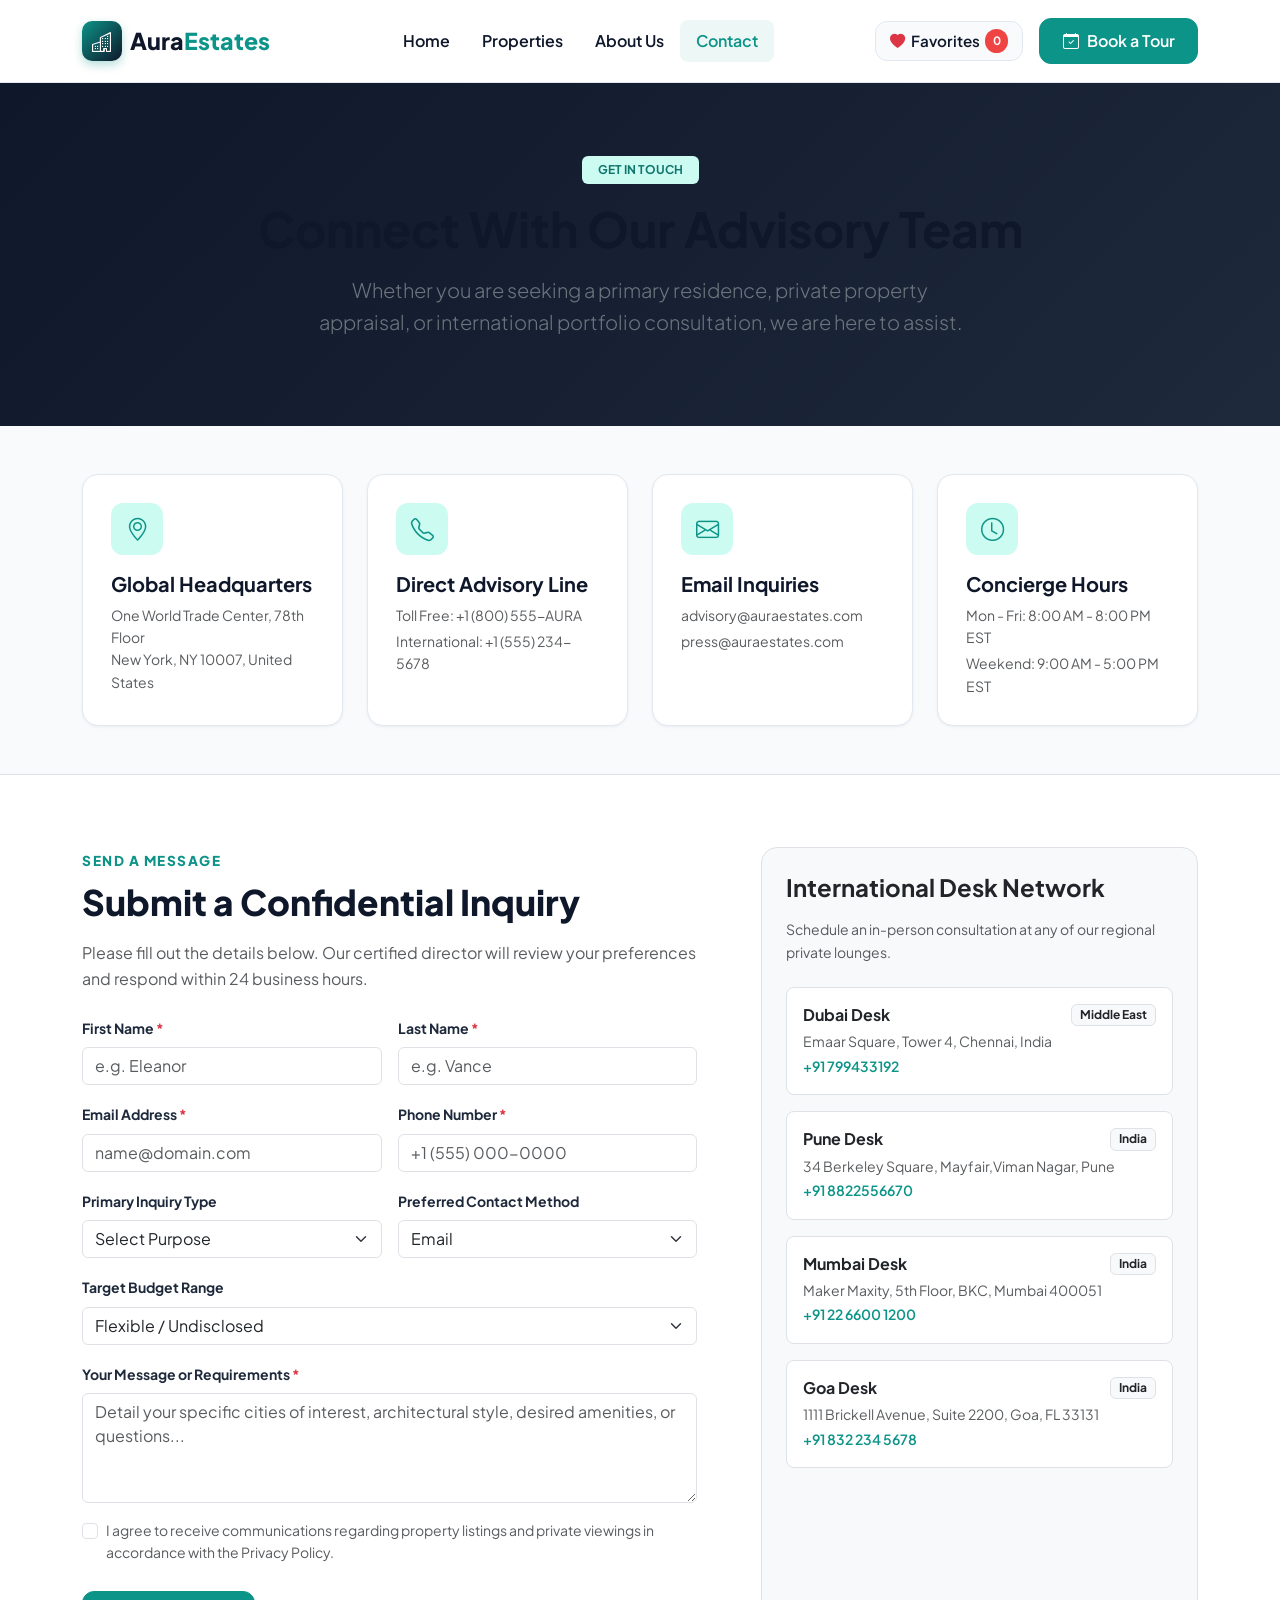
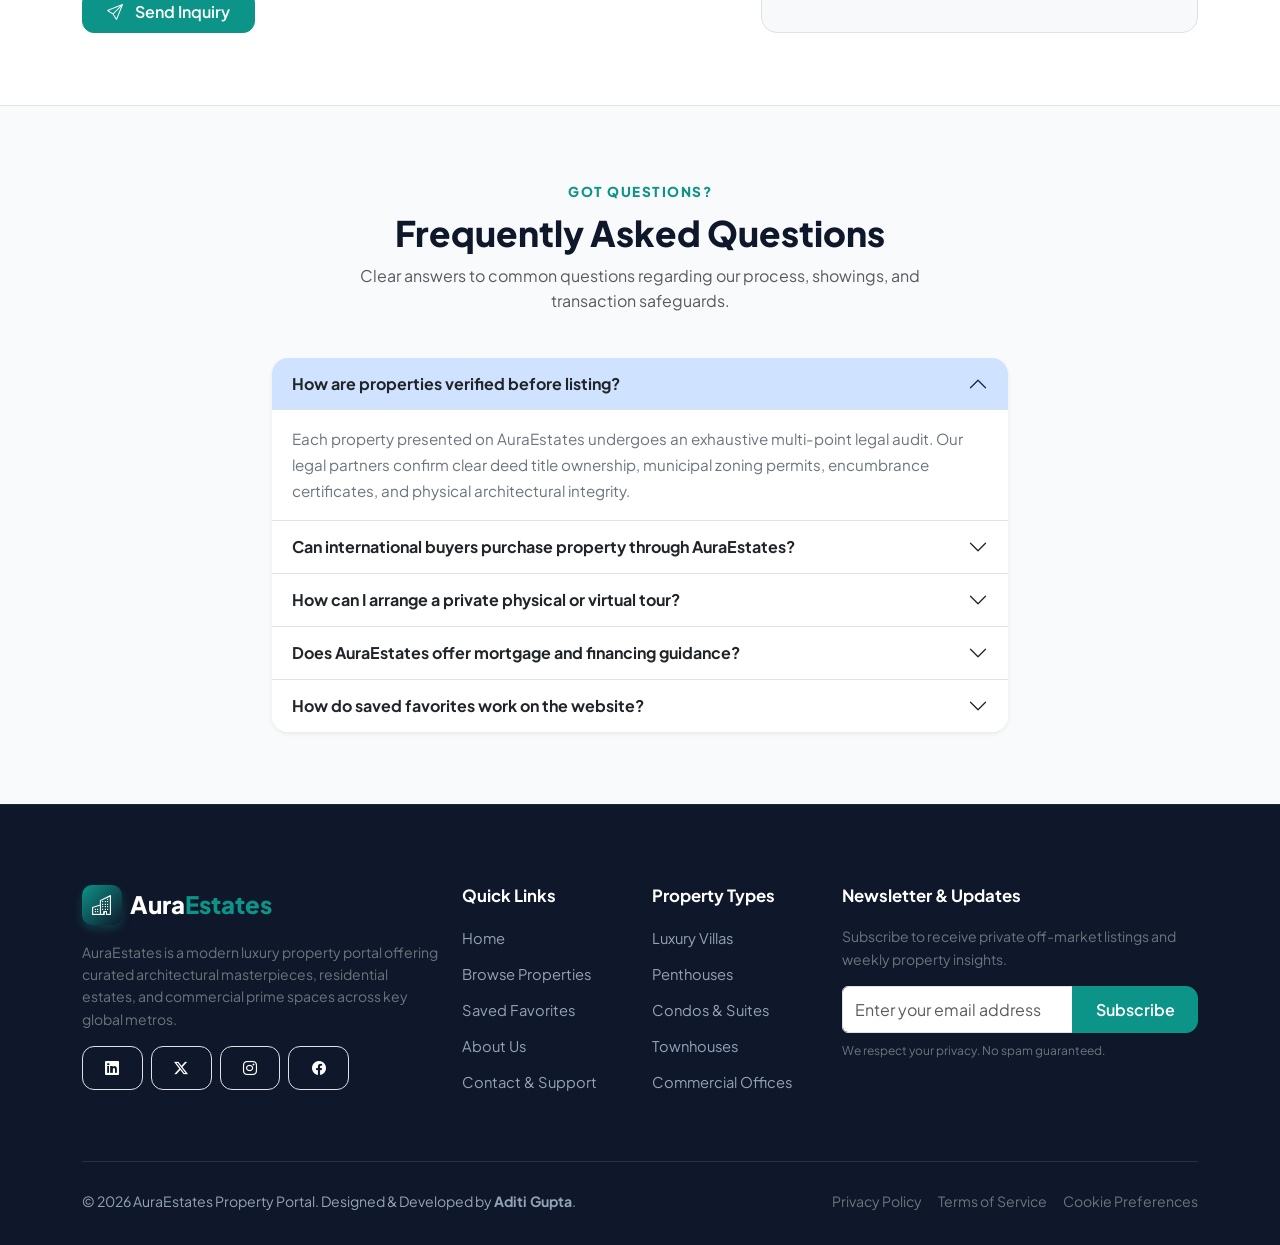
==== commit 9cbfe447: "RealStates" ====
--- a/contact.html
+++ b/contact.html
@@ -191,10 +191,10 @@
                   <label class="form-label small fw-bold">Target Budget Range</label>
                   <select class="form-select">
                     <option value="any">Flexible / Undisclosed</option>
-                    <option value="1m-2.5m">$1,000,000 - $2,500,000</option>
-                    <option value="2.5m-5m">$2,500,000 - $5,000,000</option>
-                    <option value="5m+">$5,000,000 and above</option>
-                    <option value="rental">Monthly Rental ($5,000 - $25,000/mo)</option>
+                    <option value="1m-2.5m">Rs.1,000,000 - Rs.2,500,000</option>
+                    <option value="2.5m-5m">Rs.2,500,000 - Rs.5,000,000</option>
+                    <option value="5m+">Rs.5,000,000 and above</option>
+                    <option value="rental">Monthly Rental (Rs.5,000 - Rs.25,000/mo)</option>
                   </select>
                 </div>
 
@@ -238,17 +238,17 @@
                   <h6 class="fw-bold mb-0 text-dark">Dubai Desk</h6>
                   <span class="badge bg-light text-dark border">Middle East</span>
                 </div>
-                <p class="text-muted small mb-0">Emaar Square, Tower 4, Downtown Dubai, UAE</p>
-                <small class="text-accent fw-semibold">+971 4 362 7000</small>
+                <p class="text-muted small mb-0">Emaar Square, Tower 4, Chennai, India</p>
+                <small class="text-accent fw-semibold">+91 799433192</small>
               </div>
 
               <div class="p-3 bg-white rounded-3 border">
                 <div class="d-flex justify-content-between align-items-center mb-1">
-                  <h6 class="fw-bold mb-0 text-dark">London Desk</h6>
-                  <span class="badge bg-light text-dark border">United Kingdom</span>
-                </div>
-                <p class="text-muted small mb-0">34 Berkeley Square, Mayfair, London W1J 5AT</p>
-                <small class="text-accent fw-semibold">+44 20 7946 0912</small>
+                  <h6 class="fw-bold mb-0 text-dark">Pune Desk</h6>
+                  <span class="badge bg-light text-dark border">India</span>
+                </div>
+                <p class="text-muted small mb-0">34 Berkeley Square, Mayfair,Viman Nagar, Pune</p>
+                <small class="text-accent fw-semibold">+91 8822556670</small>
               </div>
 
               <div class="p-3 bg-white rounded-3 border">
@@ -262,11 +262,11 @@
 
               <div class="p-3 bg-white rounded-3 border">
                 <div class="d-flex justify-content-between align-items-center mb-1">
-                  <h6 class="fw-bold mb-0 text-dark">Miami Desk</h6>
-                  <span class="badge bg-light text-dark border">North America</span>
-                </div>
-                <p class="text-muted small mb-0">1111 Brickell Avenue, Suite 2200, Miami, FL 33131</p>
-                <small class="text-accent fw-semibold">+1 (305) 555-0199</small>
+                  <h6 class="fw-bold mb-0 text-dark">Goa Desk</h6>
+                  <span class="badge bg-light text-dark border">India</span>
+                </div>
+                <p class="text-muted small mb-0">1111 Brickell Avenue, Suite 2200, Goa, FL 33131</p>
+                <small class="text-accent fw-semibold">+91 832 234 5678</small>
               </div>
             </div>
           </div>
